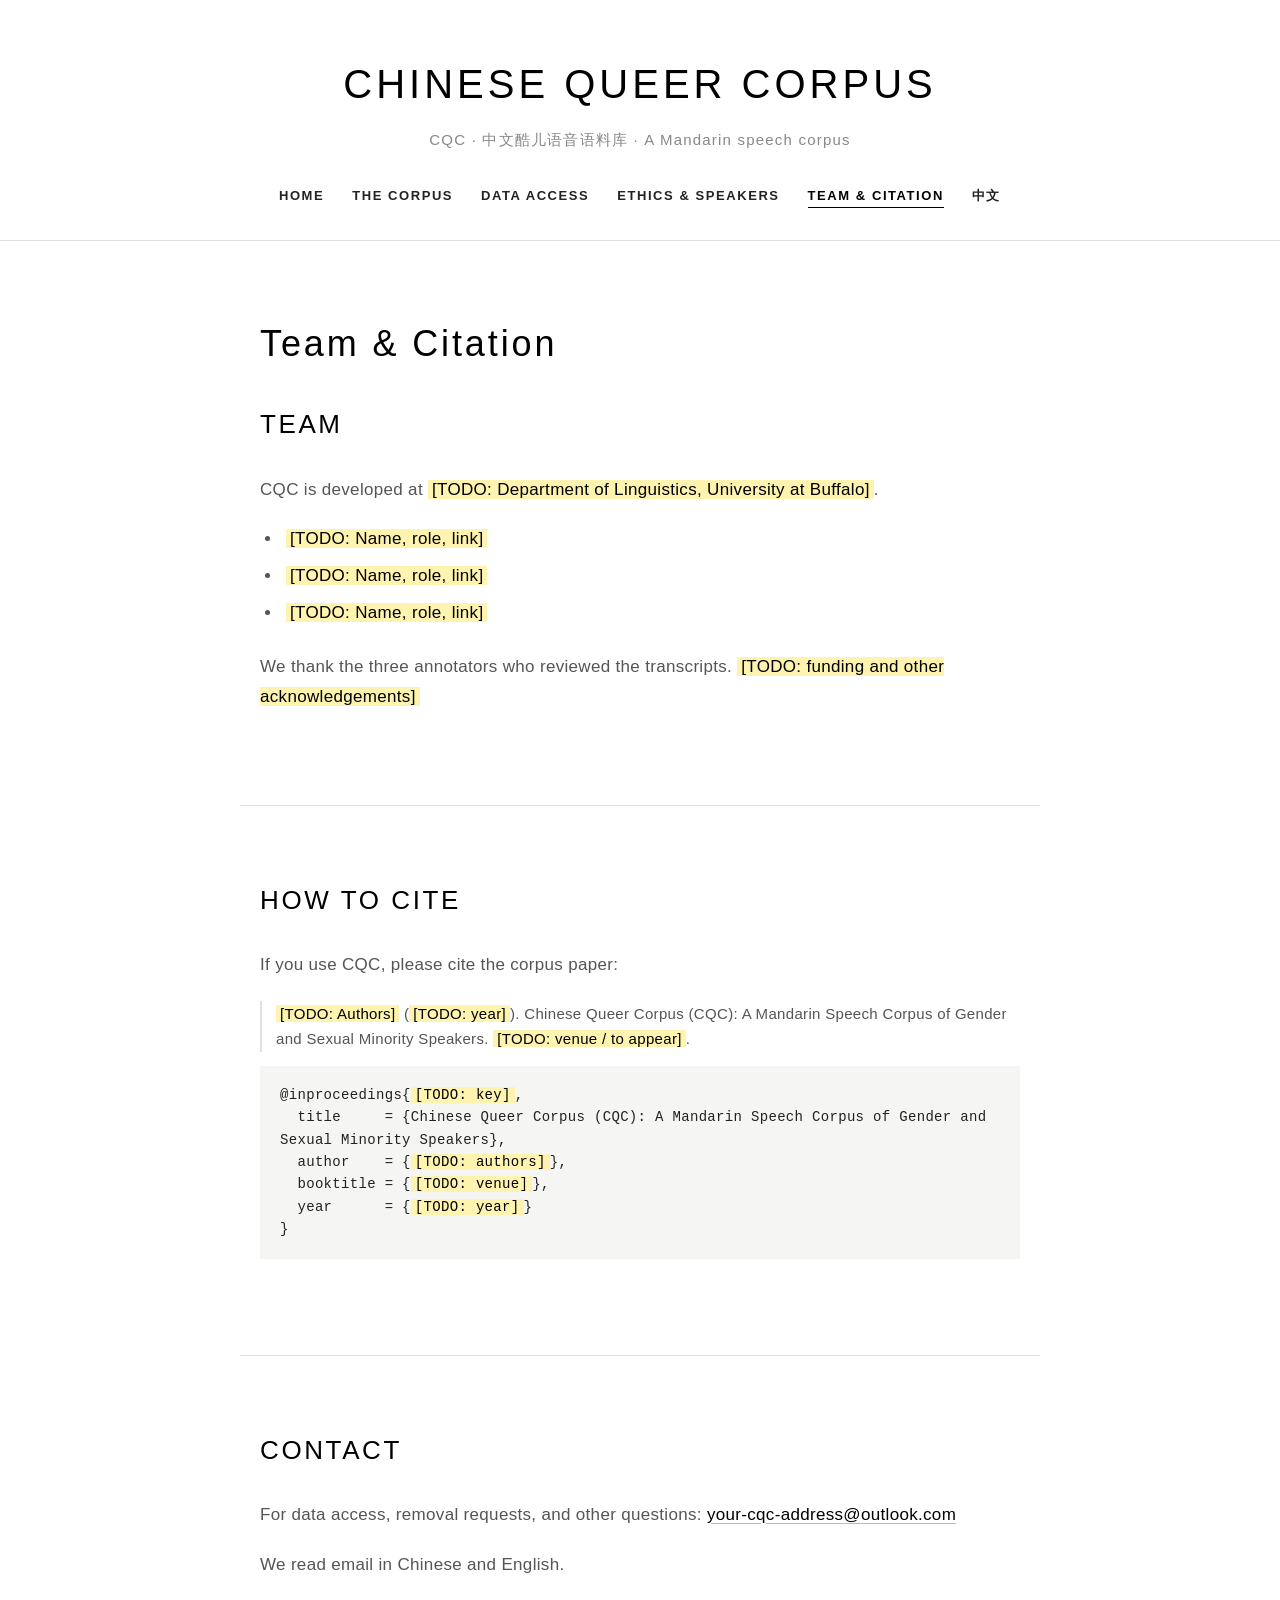
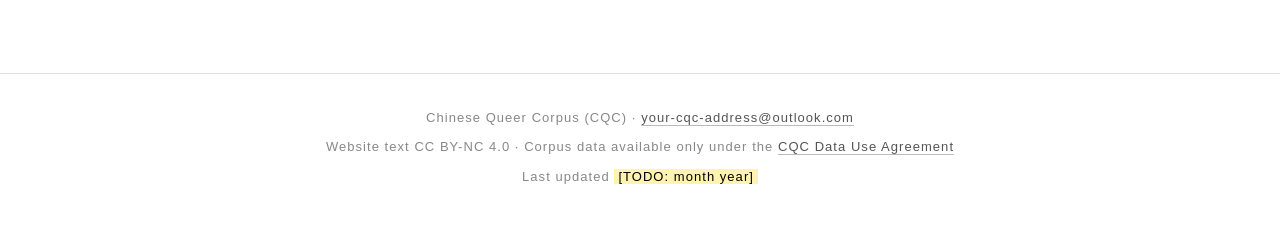
==== about.html @ fbcebcf1 "Add files via upload" ====
<!DOCTYPE html>
<html lang="en">
<head>
    <meta charset="UTF-8">
    <meta name="viewport" content="width=device-width, initial-scale=1.0">
    <title>Team & Citation | Chinese Queer Corpus (CQC)</title>
    <meta name="description" content="The team behind the Chinese Queer Corpus, how to cite it, and how to contact us.">
    <link rel="stylesheet" href="styles.css">
</head>
<body>
    <a class="skip-link" href="#main">Skip to content</a>
    <header>
        <p class="site-title"><a href="index.html">CHINESE QUEER CORPUS</a></p>
        <p class="site-subtitle">CQC · 中文酷儿语音语料库 · A Mandarin speech corpus</p>
        <nav aria-label="Main">
            <ul>
            <li><a href="index.html">Home</a></li>
            <li><a href="corpus.html">The Corpus</a></li>
            <li><a href="access.html">Data Access</a></li>
            <li><a href="ethics.html">Ethics &amp; Speakers</a></li>
            <li><a href="about.html" aria-current="page">Team &amp; Citation</a></li>
            <li><a href="zh.html">中文</a></li>
            </ul>
        </nav>
    </header>

    <main id="main">
        <section class="content-section">
            <h1>Team &amp; Citation</h1>
            <h2>Team</h2>
            <p>CQC is developed at <span class="todo">[TODO: Department of Linguistics, University at Buffalo]</span>.</p>
            <ul class="list">
                <li><span class="todo">[TODO: Name, role, link]</span></li>
                <li><span class="todo">[TODO: Name, role, link]</span></li>
                <li><span class="todo">[TODO: Name, role, link]</span></li>
            </ul>
            <p>We thank the three annotators who reviewed the transcripts. <span class="todo">[TODO: funding and other acknowledgements]</span></p>
        </section>

        <section class="content-section" id="cite">
            <h2>How to cite</h2>
            <p>If you use CQC, please cite the corpus paper:</p>
            <p class="pub-entry"><span class="todo">[TODO: Authors]</span> (<span class="todo">[TODO: year]</span>). Chinese Queer Corpus (CQC): A Mandarin Speech Corpus of Gender and Sexual Minority Speakers. <span class="todo">[TODO: venue / to appear]</span>.</p>
            <pre>@inproceedings{<span class="todo">[TODO: key]</span>,
  title     = {Chinese Queer Corpus (CQC): A Mandarin Speech Corpus of Gender and Sexual Minority Speakers},
  author    = {<span class="todo">[TODO: authors]</span>},
  booktitle = {<span class="todo">[TODO: venue]</span>},
  year      = {<span class="todo">[TODO: year]</span>}
}</pre>
        </section>

        <section class="content-section">
            <h2>Contact</h2>
            <p>For data access, removal requests, and other questions: <a href="mailto:your-cqc-address@outlook.com">your-cqc-address@outlook.com</a></p>
            <p>We read email in Chinese and English.</p>
        </section>
    </main>

    <footer>
        <p>Chinese Queer Corpus (CQC) · <a href="mailto:your-cqc-address@outlook.com">your-cqc-address@outlook.com</a></p>
        <p>Website text CC BY-NC 4.0 · Corpus data available only under the <a href="agreement.html">CQC Data Use Agreement</a></p>
        <p>Last updated <span class="todo">[TODO: month year]</span></p>
    </footer>
</body>
</html>
---- styles.css ----
/* ==========================================================
   Chinese Queer Corpus (CQC) — site stylesheet
   Based on the project's reference style: Helvetica, light
   weights, generous spacing, monochrome with hairline rules.
   ========================================================== */

:root {
    --text: #222;
    --text-soft: #555;
    --text-faint: #888;
    --rule: #e0e0e0;
    --bg: #fdfdfd;
    --panel: #fff;
    --tint: #f5f5f3;
    --accent: #000;
    --todo-bg: #fff3b0;
    --measure: 800px;
}

/* Basic reset */
* {
    margin: 0;
    padding: 0;
    box-sizing: border-box;
}

html {
    scroll-behavior: smooth;
}

body {
    font-family: 'Helvetica Neue', Helvetica, Arial, 'PingFang SC', 'Hiragino Sans GB', 'Microsoft YaHei', sans-serif;
    background-color: var(--bg);
    color: var(--text);
    line-height: 1.7;
    letter-spacing: 0.02em;
    -webkit-font-smoothing: antialiased;
}

/* ---------- Skip link (keyboard users) ---------- */
.skip-link {
    position: absolute;
    left: -9999px;
}
.skip-link:focus {
    left: 16px;
    top: 16px;
    background: #000;
    color: #fff;
    padding: 8px 12px;
    z-index: 10;
}

/* ---------- Header and navigation ---------- */
header {
    background-color: var(--panel);
    text-align: center;
    padding: 48px 16px 32px;
    border-bottom: 1px solid var(--rule);
}

.site-title {
    font-size: 40px;
    font-weight: 300;
    letter-spacing: 0.1em;
    color: var(--accent);
    margin: 0 0 6px;
}

.site-title a {
    color: inherit;
}

.site-subtitle {
    font-size: 15px;
    color: var(--text-faint);
    letter-spacing: 0.08em;
    margin-bottom: 28px;
}

nav ul {
    list-style: none;
    display: flex;
    flex-wrap: wrap;
    justify-content: center;
    gap: 8px 28px;
}

nav a {
    color: var(--text);
    font-weight: 600;
    font-size: 13px;
    letter-spacing: 0.12em;
    text-transform: uppercase;
    padding-bottom: 4px;
    border-bottom: 1px solid transparent;
}

nav a:hover,
nav a[aria-current="page"] {
    color: var(--accent);
    border-bottom-color: var(--accent);
}

/* ---------- Main content ---------- */
main {
    background-color: var(--panel);
}

.content-section {
    padding: 72px 20px;
    max-width: var(--measure);
    margin: 0 auto;
    border-bottom: 1px solid var(--rule);
}

.content-section:last-child {
    border-bottom: none;
}

h1 {
    font-size: 36px;
    font-weight: 300;
    letter-spacing: 0.08em;
    color: var(--accent);
    margin-bottom: 28px;
}

h2 {
    font-size: 26px;
    font-weight: 300;
    letter-spacing: 0.1em;
    color: var(--accent);
    margin-bottom: 28px;
    text-transform: uppercase;
}

h3 {
    font-size: 18px;
    font-weight: 500;
    letter-spacing: 0.04em;
    color: var(--text);
    margin: 36px 0 12px;
}

p {
    font-size: 17px;
    line-height: 1.8;
    color: var(--text-soft);
    margin-bottom: 20px;
}

.lead {
    font-size: 20px;
    line-height: 1.7;
    color: var(--text);
    font-weight: 300;
}

ul.list,
ol.list {
    margin: 0 0 24px 22px;
    color: var(--text-soft);
    font-size: 17px;
}

ul.list li,
ol.list li {
    margin-bottom: 8px;
    padding-left: 4px;
}

a {
    color: var(--accent);
    text-decoration: underline;
    text-decoration-color: #bbb;
    text-underline-offset: 3px;
}

a:hover {
    color: var(--text-faint);
}

nav a,
.site-title a,
.button {
    text-decoration: none;
}

strong {
    font-weight: 600;
    color: var(--text);
}

/* ---------- Key figures ---------- */
.figures {
    display: grid;
    grid-template-columns: repeat(auto-fit, minmax(150px, 1fr));
    border-top: 1px solid var(--rule);
    border-left: 1px solid var(--rule);
    margin: 32px 0 8px;
}

.figure {
    padding: 22px 18px;
    border-right: 1px solid var(--rule);
    border-bottom: 1px solid var(--rule);
}

.figure .num {
    display: block;
    font-size: 34px;
    font-weight: 300;
    color: var(--accent);
    line-height: 1.2;
}

.figure .label {
    display: block;
    font-size: 13px;
    color: var(--text-faint);
    letter-spacing: 0.08em;
    text-transform: uppercase;
    margin-top: 6px;
}

/* ---------- Cards linking to sub-pages ---------- */
.cards {
    display: grid;
    grid-template-columns: repeat(auto-fit, minmax(280px, 1fr));
    gap: 16px;
    margin-top: 24px;
}

.card {
    display: block;
    border: 1px solid var(--rule);
    padding: 22px 20px;
    text-decoration: none;
    color: var(--text);
}

.card:hover {
    border-color: #999;
    color: var(--text);
}

.card .card-title {
    display: block;
    font-size: 14px;
    font-weight: 600;
    letter-spacing: 0.1em;
    text-transform: uppercase;
    margin-bottom: 8px;
}

.card .card-text {
    display: block;
    font-size: 15px;
    color: var(--text-soft);
    line-height: 1.6;
}

/* ---------- Tables ---------- */
.table-wrap {
    overflow-x: auto;
    margin: 16px 0 28px;
}

table {
    width: 100%;
    border-collapse: collapse;
    font-size: 15px;
}

caption {
    text-align: left;
    font-size: 13px;
    color: var(--text-faint);
    letter-spacing: 0.06em;
    text-transform: uppercase;
    padding-bottom: 10px;
}

th,
td {
    text-align: left;
    vertical-align: top;
    padding: 10px 12px 10px 0;
    border-bottom: 1px solid var(--rule);
    color: var(--text-soft);
}

th {
    font-weight: 600;
    color: var(--text);
    font-size: 13px;
    letter-spacing: 0.06em;
    text-transform: uppercase;
    border-bottom: 1px solid #bbb;
}

td.num,
th.num {
    text-align: right;
    font-variant-numeric: tabular-nums;
}

/* ---------- Simple horizontal bar charts (no JavaScript) ---------- */
.bars {
    margin: 12px 0 32px;
}

.bar-row {
    display: grid;
    grid-template-columns: 130px 1fr 44px;
    align-items: center;
    gap: 12px;
    font-size: 15px;
    color: var(--text-soft);
    margin-bottom: 8px;
}

.bar-track {
    background: var(--tint);
    height: 14px;
}

.bar-fill {
    background: #333;
    height: 100%;
}

.bar-row .count {
    text-align: right;
    font-variant-numeric: tabular-nums;
    color: var(--text);
}

/* ---------- Notes, callouts, steps ---------- */
.note {
    background: var(--tint);
    border-left: 3px solid #333;
    padding: 18px 20px;
    margin: 24px 0;
}

.note p {
    margin-bottom: 8px;
    font-size: 16px;
}

.note p:last-child {
    margin-bottom: 0;
}

.steps {
    list-style: none;
    counter-reset: step;
    margin: 20px 0 28px;
}

.steps li {
    counter-increment: step;
    position: relative;
    padding: 0 0 22px 52px;
    color: var(--text-soft);
    font-size: 17px;
}

.steps li::before {
    content: counter(step);
    position: absolute;
    left: 0;
    top: -2px;
    width: 34px;
    height: 34px;
    border: 1px solid #333;
    border-radius: 50%;
    text-align: center;
    line-height: 32px;
    font-size: 15px;
    color: var(--text);
}

.steps li strong {
    display: block;
}

/* ---------- Buttons ---------- */
.button {
    display: inline-block;
    background: #111;
    color: #fff;
    padding: 12px 22px;
    font-size: 13px;
    font-weight: 600;
    letter-spacing: 0.12em;
    text-transform: uppercase;
    margin: 8px 12px 8px 0;
}

.button:hover {
    background: #555;
    color: #fff;
}

.button.secondary {
    background: transparent;
    color: #111;
    border: 1px solid #111;
}

.button.secondary:hover {
    background: var(--tint);
    color: #111;
}

/* ---------- Code / templates / citations ---------- */
pre,
code {
    font-family: 'SFMono-Regular', Menlo, Consolas, monospace;
    font-size: 14px;
}

pre {
    background: var(--tint);
    padding: 18px 20px;
    overflow-x: auto;
    white-space: pre-wrap;
    line-height: 1.6;
    color: var(--text);
    margin: 12px 0 24px;
}

p.pub-entry {
    font-size: 15px;
    color: var(--text-soft);
    padding-left: 14px;
    border-left: 2px solid var(--rule);
    line-height: 1.7;
    margin-bottom: 14px;
}

/* ---------- FAQ ---------- */
details {
    border-bottom: 1px solid var(--rule);
    padding: 16px 0;
}

summary {
    cursor: pointer;
    font-size: 17px;
    font-weight: 500;
    color: var(--text);
}

details p {
    margin: 12px 0 0;
}

/* ---------- Agreement text ---------- */
.agreement ol {
    margin: 0 0 20px 22px;
    color: var(--text-soft);
    font-size: 16px;
}

.agreement li {
    margin-bottom: 8px;
}

/* ---------- Placeholder marker: search for "TODO" before publishing ---------- */
.todo {
    background: var(--todo-bg);
    color: #000;
    padding: 0 4px;
}

/* ---------- Footer ---------- */
footer {
    text-align: center;
    padding: 32px 16px;
    background-color: var(--panel);
    border-top: 1px solid var(--rule);
}

footer p {
    font-size: 13px;
    color: var(--text-faint);
    letter-spacing: 0.08em;
    margin-bottom: 6px;
}

footer a {
    color: var(--text-soft);
}

/* ---------- Small screens ---------- */
@media (max-width: 600px) {
    header {
        padding: 32px 16px 24px;
    }
    .site-title {
        font-size: 28px;
    }
    h1 {
        font-size: 28px;
    }
    h2 {
        font-size: 21px;
    }
    .content-section {
        padding: 48px 16px;
    }
    p,
    ul.list,
    ol.list,
    .steps li {
        font-size: 16px;
    }
    .lead {
        font-size: 18px;
    }
    .bar-row {
        grid-template-columns: 96px 1fr 36px;
        font-size: 14px;
    }
}

@media print {
    nav,
    .button {
        display: none;
    }
}
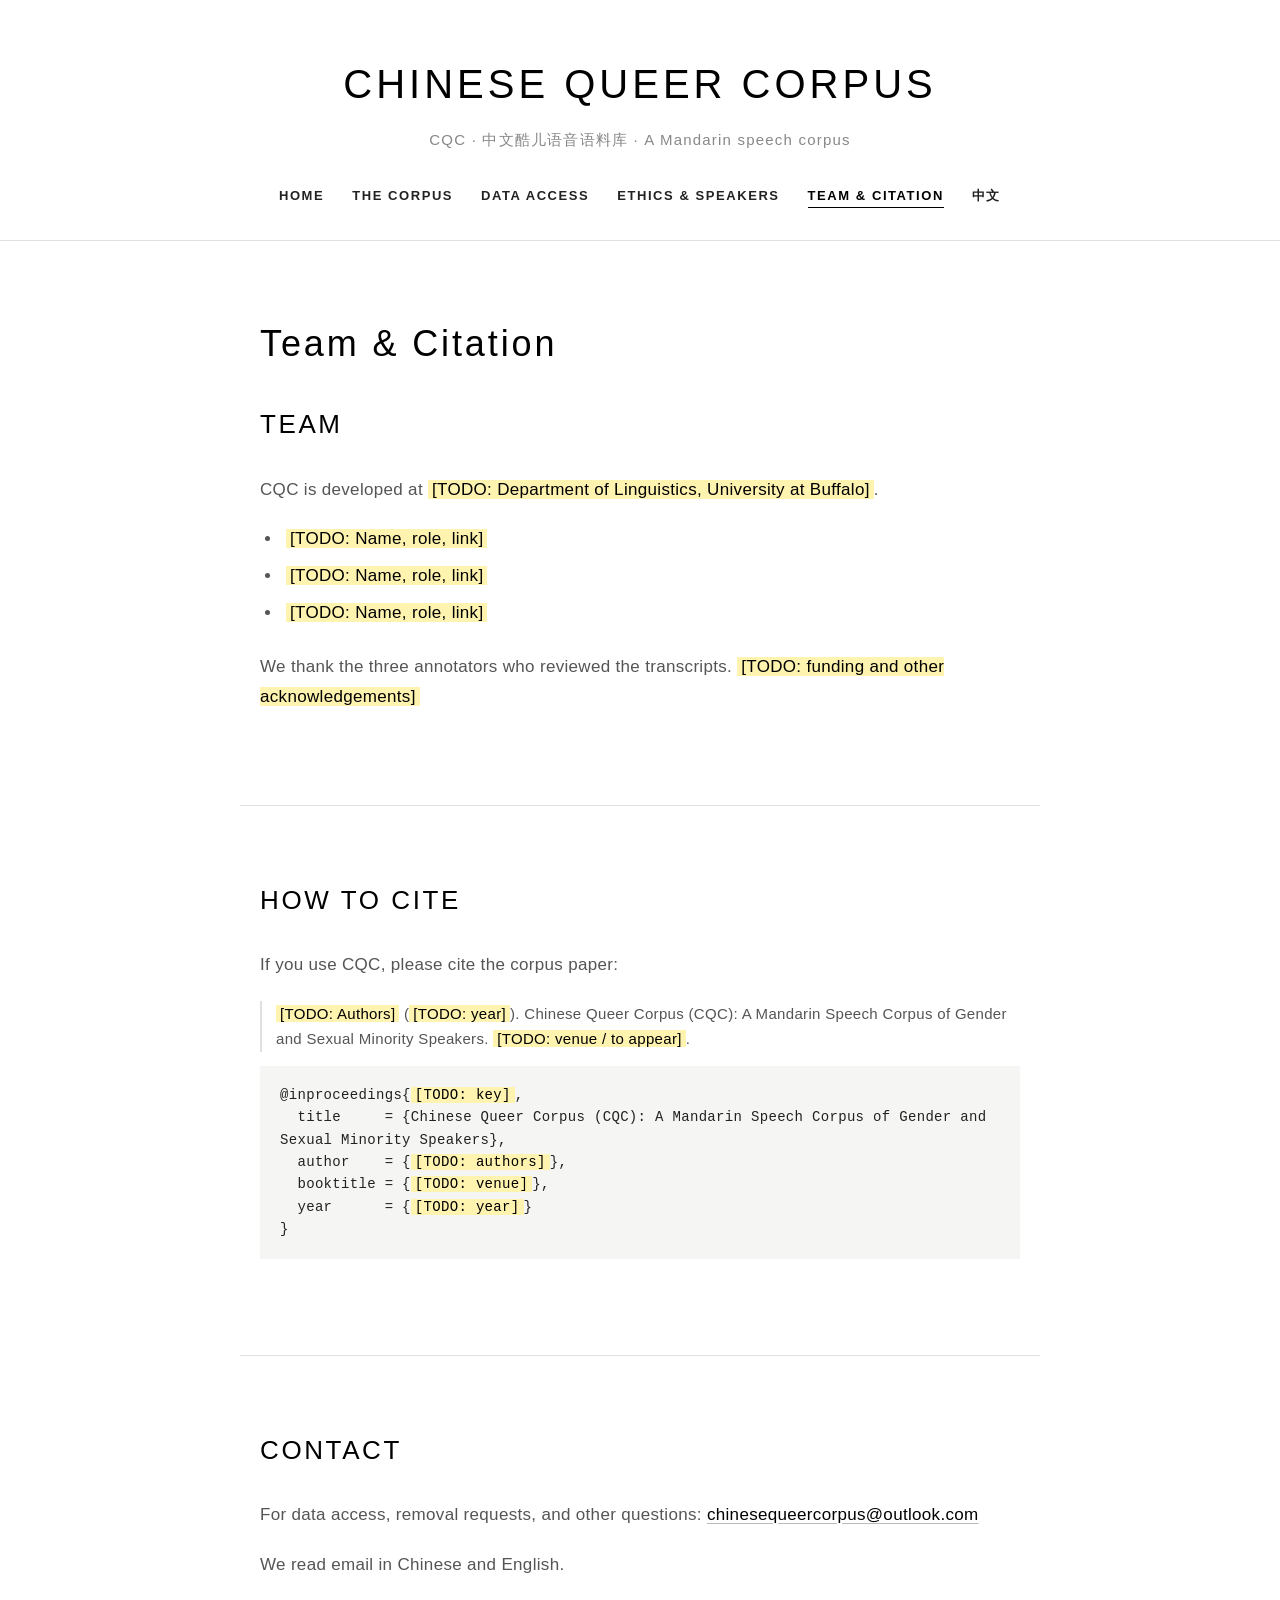
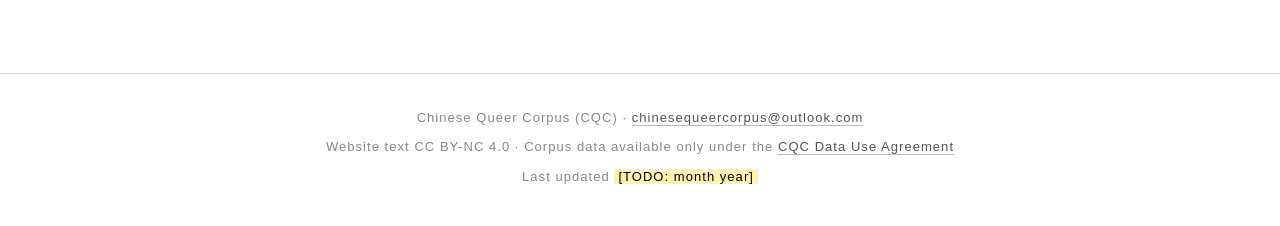
==== commit 4f3b8845: "Update about.html" ====
--- a/about.html
+++ b/about.html
@@ -51,13 +51,13 @@
 
         <section class="content-section">
             <h2>Contact</h2>
-            <p>For data access, removal requests, and other questions: <a href="mailto:your-cqc-address@outlook.com">your-cqc-address@outlook.com</a></p>
+            <p>For data access, removal requests, and other questions: <a href="mailto:chinesequeercorpus@outlook.com">chinesequeercorpus@outlook.com</a></p>
             <p>We read email in Chinese and English.</p>
         </section>
     </main>
 
     <footer>
-        <p>Chinese Queer Corpus (CQC) · <a href="mailto:your-cqc-address@outlook.com">your-cqc-address@outlook.com</a></p>
+        <p>Chinese Queer Corpus (CQC) · <a href="mailto:chinesequeercorpus@outlook.com">chinesequeercorpus@outlook.com</a></p>
         <p>Website text CC BY-NC 4.0 · Corpus data available only under the <a href="agreement.html">CQC Data Use Agreement</a></p>
         <p>Last updated <span class="todo">[TODO: month year]</span></p>
     </footer>
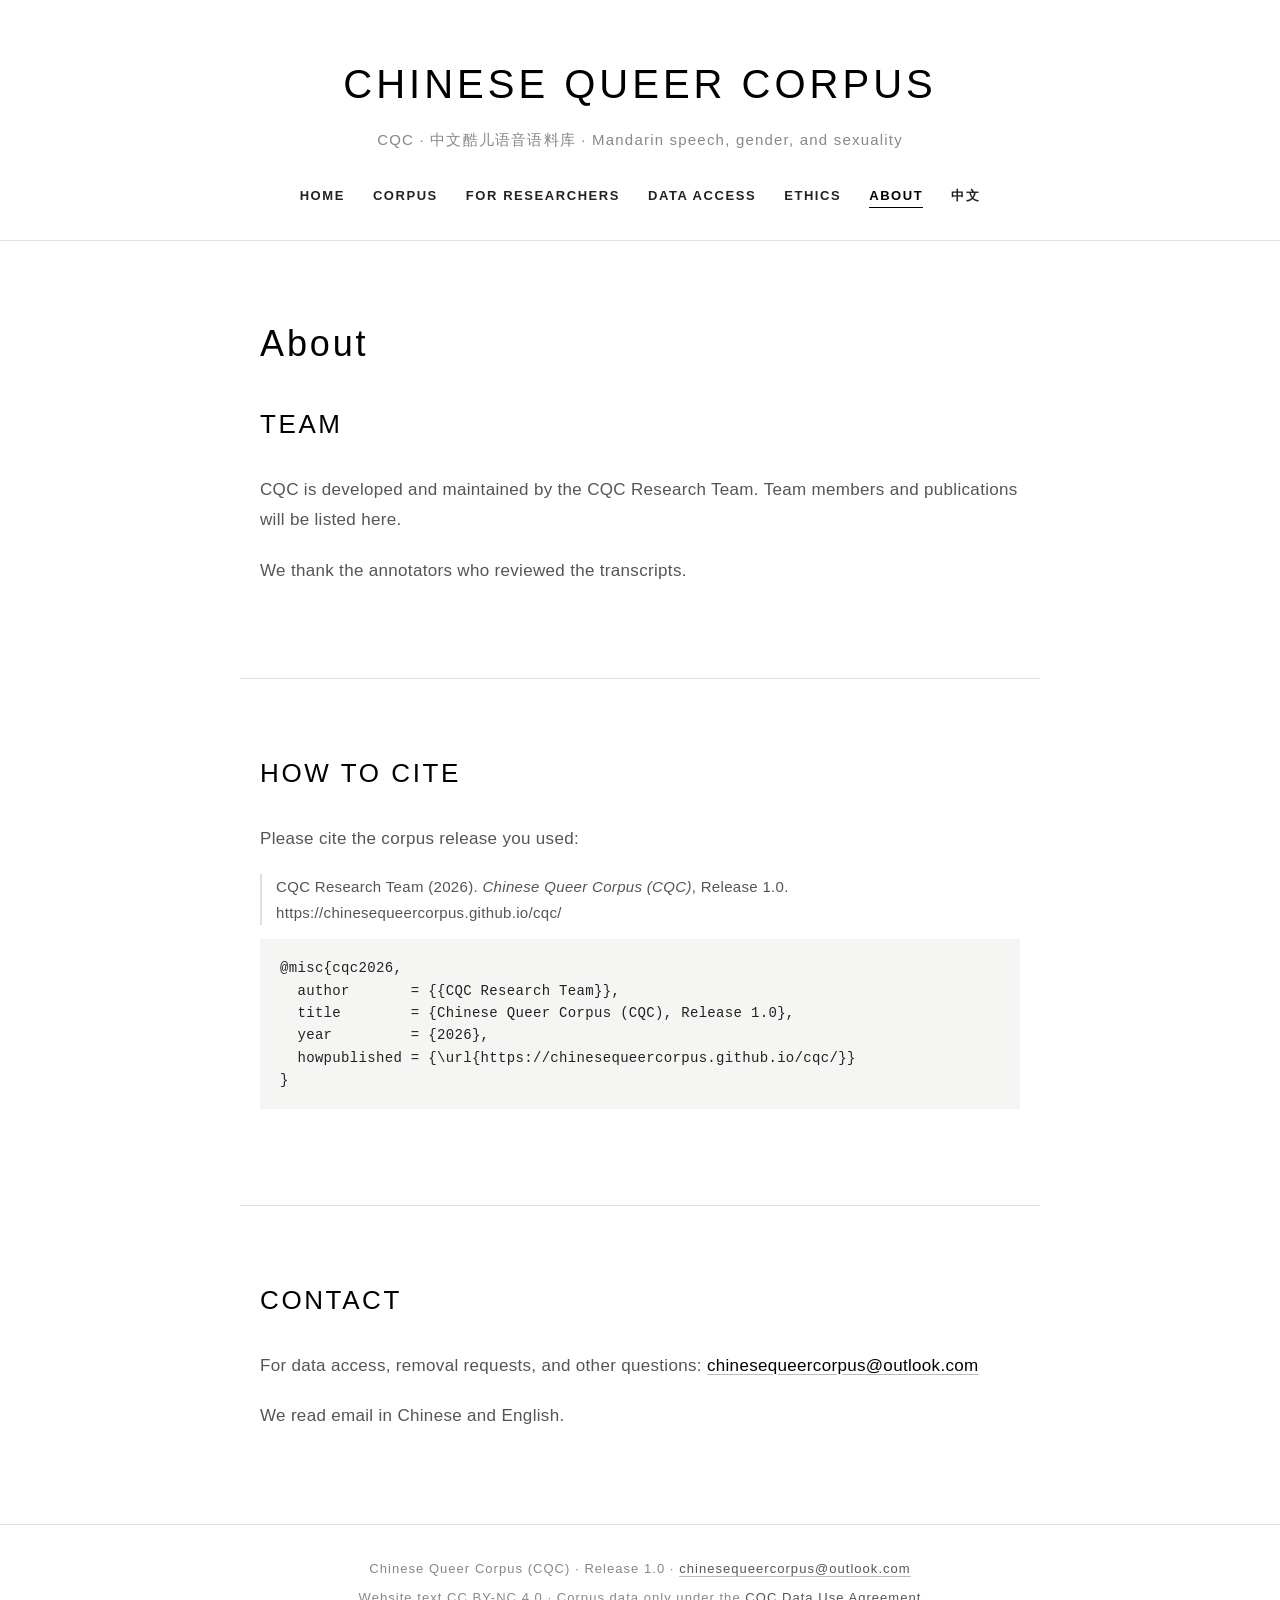
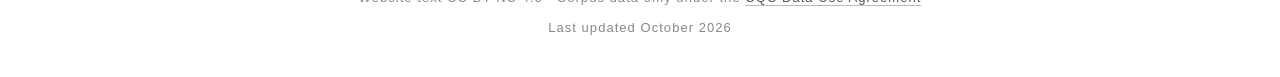
==== commit e8e09d60: "Add files via upload" ====
--- a/about.html
+++ b/about.html
@@ -3,7 +3,7 @@
 <head>
     <meta charset="UTF-8">
     <meta name="viewport" content="width=device-width, initial-scale=1.0">
-    <title>Team & Citation | Chinese Queer Corpus (CQC)</title>
+    <title>About | Chinese Queer Corpus (CQC)</title>
     <meta name="description" content="The team behind the Chinese Queer Corpus, how to cite it, and how to contact us.">
     <link rel="stylesheet" href="styles.css">
 </head>
@@ -11,41 +11,37 @@
     <a class="skip-link" href="#main">Skip to content</a>
     <header>
         <p class="site-title"><a href="index.html">CHINESE QUEER CORPUS</a></p>
-        <p class="site-subtitle">CQC · 中文酷儿语音语料库 · A Mandarin speech corpus</p>
+        <p class="site-subtitle">CQC · 中文酷儿语音语料库 · Mandarin speech, gender, and sexuality</p>
         <nav aria-label="Main">
             <ul>
-            <li><a href="index.html">Home</a></li>
-            <li><a href="corpus.html">The Corpus</a></li>
-            <li><a href="access.html">Data Access</a></li>
-            <li><a href="ethics.html">Ethics &amp; Speakers</a></li>
-            <li><a href="about.html" aria-current="page">Team &amp; Citation</a></li>
-            <li><a href="zh.html">中文</a></li>
+                <li><a href="index.html">Home</a></li>
+                <li><a href="corpus.html">Corpus</a></li>
+                <li><a href="research.html">For Researchers</a></li>
+                <li><a href="access.html">Data Access</a></li>
+                <li><a href="ethics.html">Ethics</a></li>
+                <li><a href="about.html" aria-current="page">About</a></li>
+                <li><a href="zh.html">中文</a></li>
             </ul>
         </nav>
     </header>
 
     <main id="main">
         <section class="content-section">
-            <h1>Team &amp; Citation</h1>
+            <h1>About</h1>
             <h2>Team</h2>
-            <p>CQC is developed at <span class="todo">[TODO: Department of Linguistics, University at Buffalo]</span>.</p>
-            <ul class="list">
-                <li><span class="todo">[TODO: Name, role, link]</span></li>
-                <li><span class="todo">[TODO: Name, role, link]</span></li>
-                <li><span class="todo">[TODO: Name, role, link]</span></li>
-            </ul>
-            <p>We thank the three annotators who reviewed the transcripts. <span class="todo">[TODO: funding and other acknowledgements]</span></p>
+            <p>CQC is developed and maintained by the CQC Research Team. Team members and publications will be listed here.</p>
+            <p>We thank the annotators who reviewed the transcripts.</p>
         </section>
 
         <section class="content-section" id="cite">
             <h2>How to cite</h2>
-            <p>If you use CQC, please cite the corpus paper:</p>
-            <p class="pub-entry"><span class="todo">[TODO: Authors]</span> (<span class="todo">[TODO: year]</span>). Chinese Queer Corpus (CQC): A Mandarin Speech Corpus of Gender and Sexual Minority Speakers. <span class="todo">[TODO: venue / to appear]</span>.</p>
-            <pre>@inproceedings{<span class="todo">[TODO: key]</span>,
-  title     = {Chinese Queer Corpus (CQC): A Mandarin Speech Corpus of Gender and Sexual Minority Speakers},
-  author    = {<span class="todo">[TODO: authors]</span>},
-  booktitle = {<span class="todo">[TODO: venue]</span>},
-  year      = {<span class="todo">[TODO: year]</span>}
+            <p>Please cite the corpus release you used:</p>
+            <p class="pub-entry">CQC Research Team (2026). <em>Chinese Queer Corpus (CQC)</em>, Release 1.0. https://chinesequeercorpus.github.io/cqc/</p>
+            <pre>@misc{cqc2026,
+  author       = {{CQC Research Team}},
+  title        = {Chinese Queer Corpus (CQC), Release 1.0},
+  year         = {2026},
+  howpublished = {\url{https://chinesequeercorpus.github.io/cqc/}}
 }</pre>
         </section>
 
@@ -57,9 +53,9 @@
     </main>
 
     <footer>
-        <p>Chinese Queer Corpus (CQC) · <a href="mailto:chinesequeercorpus@outlook.com">chinesequeercorpus@outlook.com</a></p>
-        <p>Website text CC BY-NC 4.0 · Corpus data available only under the <a href="agreement.html">CQC Data Use Agreement</a></p>
-        <p>Last updated <span class="todo">[TODO: month year]</span></p>
+        <p>Chinese Queer Corpus (CQC) · Release 1.0 · <a href="mailto:chinesequeercorpus@outlook.com">chinesequeercorpus@outlook.com</a></p>
+        <p>Website text CC BY-NC 4.0 · Corpus data only under the <a href="agreement.html">CQC Data Use Agreement</a></p>
+        <p>Last updated October 2026</p>
     </footer>
 </body>
 </html>
--- a/styles.css
+++ b/styles.css
@@ -534,3 +534,88 @@
         display: none;
     }
 }
+
+/* ==========================================================
+   Additions for Release 1.0 (hero, principle line, overview
+   table, checklist). Appended to the original stylesheet.
+   ========================================================== */
+.hero h1 {
+    margin-bottom: 8px;
+}
+
+.tagline {
+    font-size: 15px;
+    color: var(--text-faint);
+    letter-spacing: 0.1em;
+    text-transform: uppercase;
+    margin-bottom: 28px;
+}
+
+.hero-actions {
+    margin: 8px 0 20px;
+}
+
+.meta-line {
+    font-size: 14px;
+    color: var(--text-faint);
+    letter-spacing: 0.04em;
+    margin-bottom: 0;
+}
+
+.principle {
+    font-size: 30px;
+    font-weight: 300;
+    letter-spacing: 0.04em;
+    color: var(--accent);
+    margin-bottom: 16px;
+}
+
+p.small {
+    font-size: 14px;
+    color: var(--text-faint);
+    margin-bottom: 12px;
+}
+
+table.overview th {
+    width: 32%;
+    text-transform: none;
+    letter-spacing: 0.02em;
+    font-size: 15px;
+    border-bottom: 1px solid var(--rule);
+}
+
+ul.checklist {
+    list-style: none;
+    margin: 0 0 24px;
+}
+
+ul.checklist li {
+    position: relative;
+    padding: 0 0 12px 32px;
+    color: var(--text-soft);
+    font-size: 17px;
+}
+
+ul.checklist li::before {
+    content: "";
+    position: absolute;
+    left: 0;
+    top: 6px;
+    width: 16px;
+    height: 16px;
+    border: 1px solid #333;
+}
+
+@media (max-width: 600px) {
+    .principle {
+        font-size: 24px;
+    }
+    .hero-actions .button {
+        display: block;
+        text-align: center;
+        margin-right: 0;
+    }
+    ul.checklist li {
+        font-size: 16px;
+    }
+}
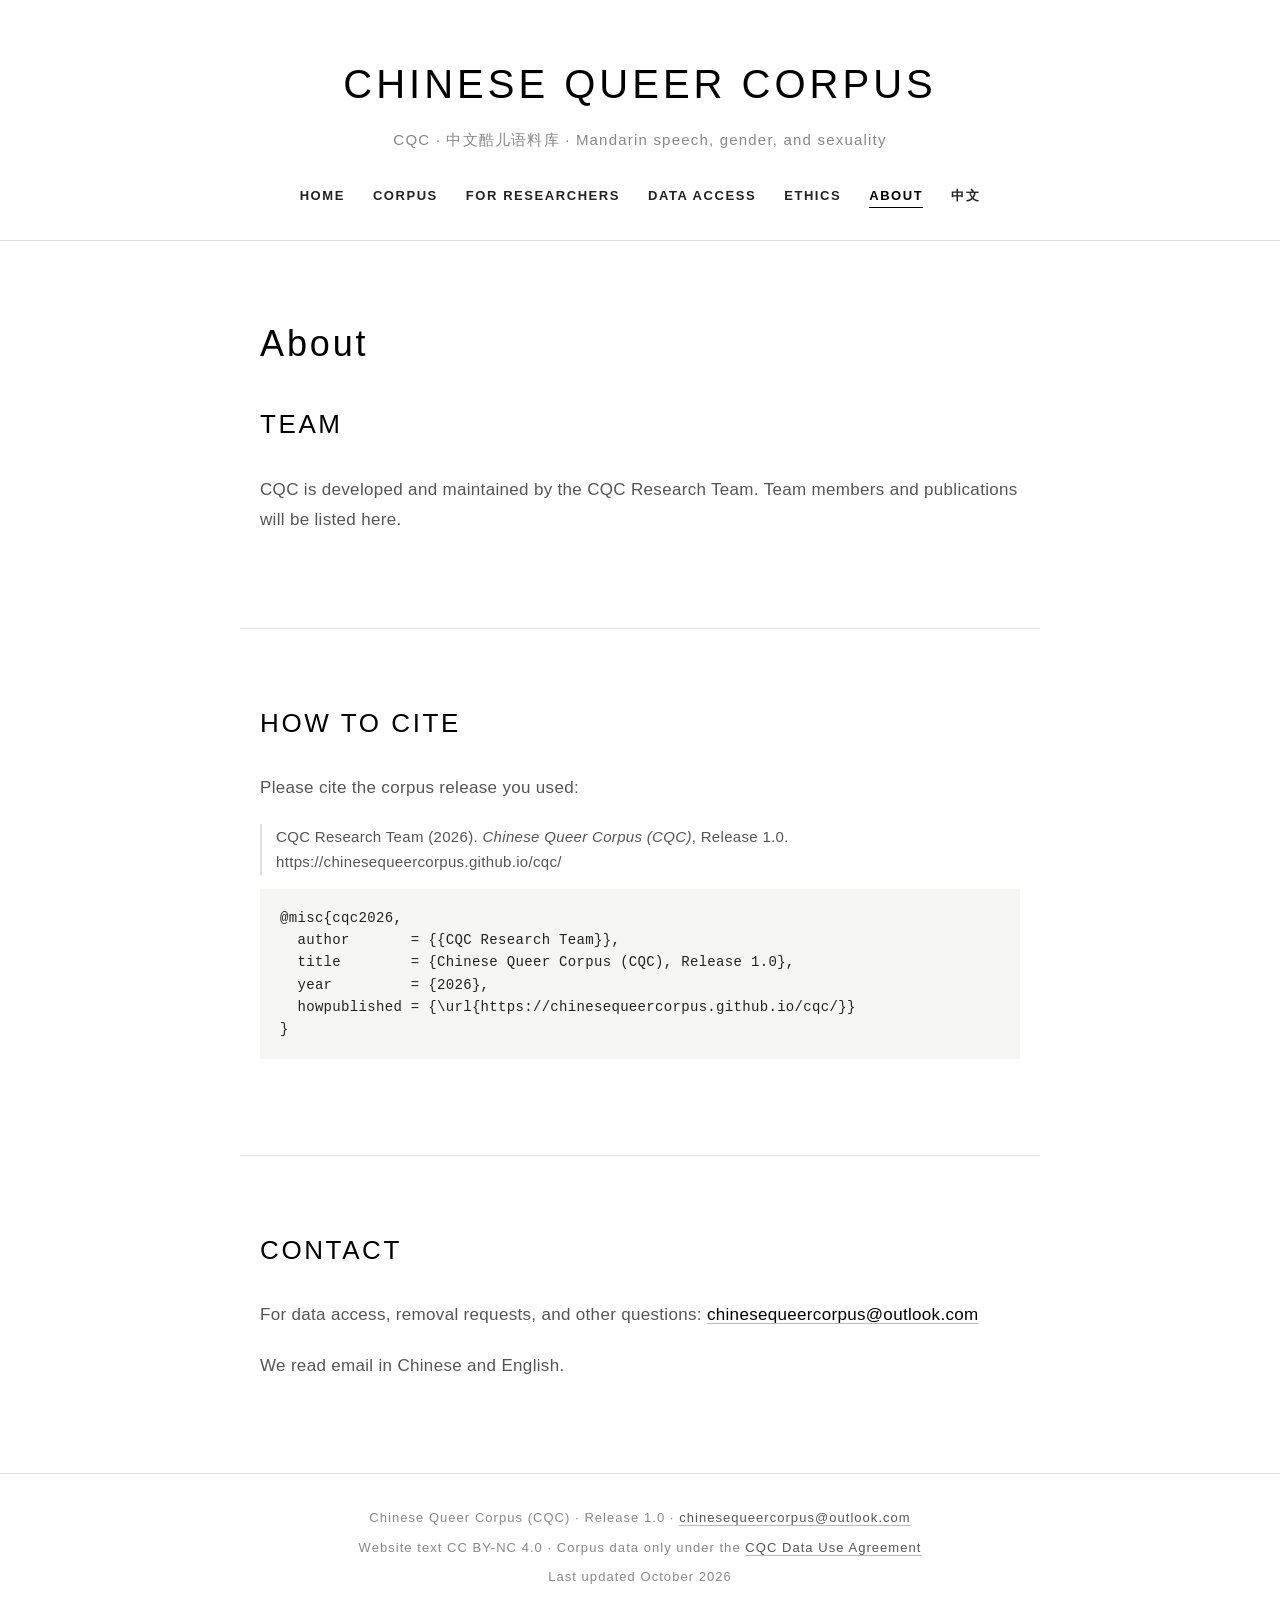
==== commit d34764a4: "Update about.html" ====
--- a/about.html
+++ b/about.html
@@ -11,7 +11,7 @@
     <a class="skip-link" href="#main">Skip to content</a>
     <header>
         <p class="site-title"><a href="index.html">CHINESE QUEER CORPUS</a></p>
-        <p class="site-subtitle">CQC · 中文酷儿语音语料库 · Mandarin speech, gender, and sexuality</p>
+        <p class="site-subtitle">CQC · 中文酷儿语料库 · Mandarin speech, gender, and sexuality</p>
         <nav aria-label="Main">
             <ul>
                 <li><a href="index.html">Home</a></li>
@@ -30,7 +30,6 @@
             <h1>About</h1>
             <h2>Team</h2>
             <p>CQC is developed and maintained by the CQC Research Team. Team members and publications will be listed here.</p>
-            <p>We thank the annotators who reviewed the transcripts.</p>
         </section>
 
         <section class="content-section" id="cite">
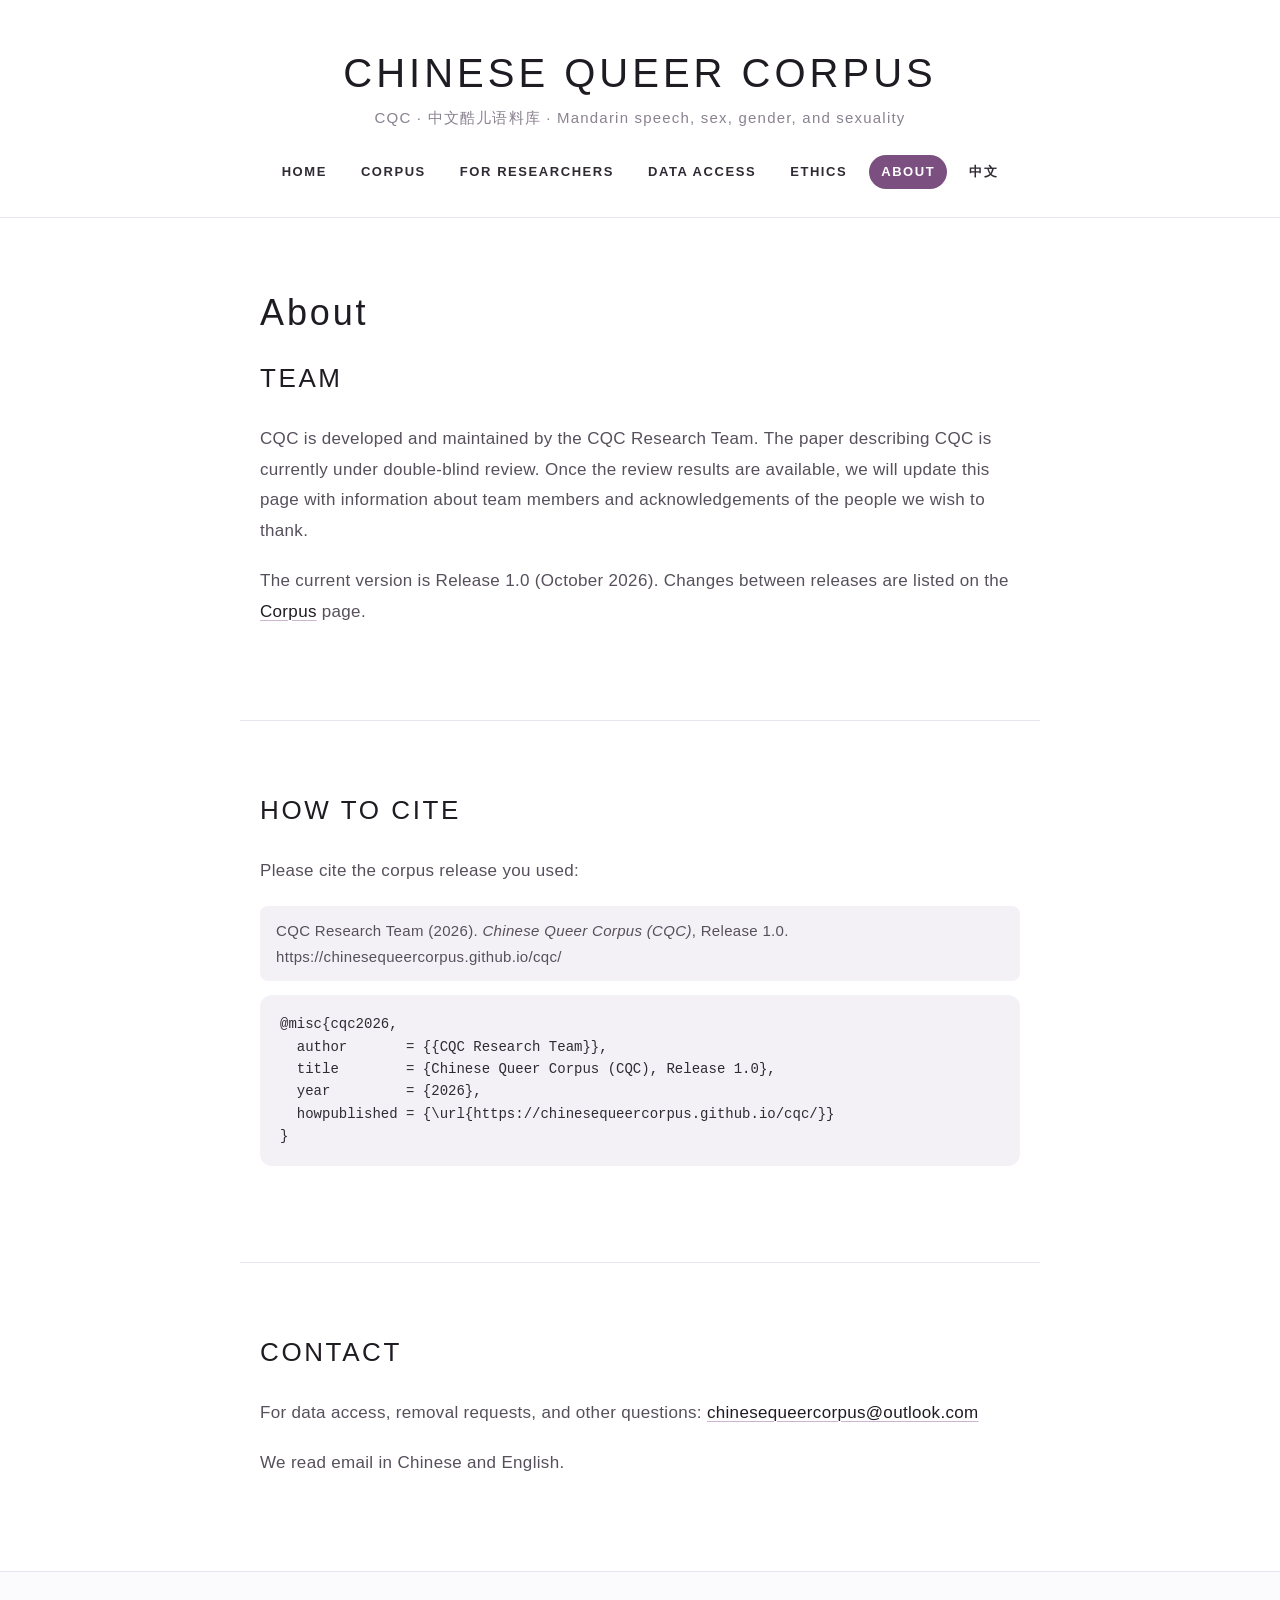
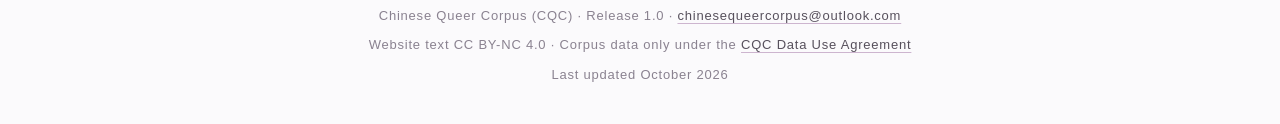
==== commit 5a3dc35f: "Add files via upload" ====
--- a/about.html
+++ b/about.html
@@ -4,14 +4,14 @@
     <meta charset="UTF-8">
     <meta name="viewport" content="width=device-width, initial-scale=1.0">
     <title>About | Chinese Queer Corpus (CQC)</title>
-    <meta name="description" content="The team behind the Chinese Queer Corpus, how to cite it, and how to contact us.">
+    <meta name="description" content="The team behind the Chinese Queer Corpus, release history, how to cite it, and how to contact us.">
     <link rel="stylesheet" href="styles.css">
 </head>
 <body>
     <a class="skip-link" href="#main">Skip to content</a>
     <header>
         <p class="site-title"><a href="index.html">CHINESE QUEER CORPUS</a></p>
-        <p class="site-subtitle">CQC · 中文酷儿语料库 · Mandarin speech, gender, and sexuality</p>
+        <p class="site-subtitle">CQC · 中文酷儿语料库 · Mandarin speech, sex, gender, and sexuality</p>
         <nav aria-label="Main">
             <ul>
                 <li><a href="index.html">Home</a></li>
@@ -29,7 +29,8 @@
         <section class="content-section">
             <h1>About</h1>
             <h2>Team</h2>
-            <p>CQC is developed and maintained by the CQC Research Team. Team members and publications will be listed here.</p>
+            <p>CQC is developed and maintained by the CQC Research Team. The paper describing CQC is currently under double-blind review. Once the review results are available, we will update this page with information about team members and acknowledgements of the people we wish to thank.</p>
+            <p>The current version is Release 1.0 (October 2026). Changes between releases are listed on the <a href="corpus.html#releases">Corpus</a> page.</p>
         </section>
 
         <section class="content-section" id="cite">
--- a/styles.css
+++ b/styles.css
@@ -1,23 +1,43 @@
 /* ==========================================================
-   Chinese Queer Corpus (CQC) — site stylesheet
-   Based on the project's reference style: Helvetica, light
-   weights, generous spacing, monochrome with hairline rules.
+   Chinese Queer Corpus (CQC) — site stylesheet, v2
+   Helvetica Neue light, wide letter-spacing, uppercase h2,
+   hairlines, a cool white ground, and purple (#7b4f80) as the
+   single accent. Radius scale: controls 8px, cards 12px,
+   pills 999px.
    ========================================================== */
 
 :root {
-    --text: #222;
-    --text-soft: #555;
-    --text-faint: #888;
-    --rule: #e0e0e0;
-    --bg: #fdfdfd;
-    --panel: #fff;
-    --tint: #f5f5f3;
-    --accent: #000;
+    /* neutrals: cool white, slightly purple-biased greys */
+    --bg: #fbfafc;
+    --panel: #ffffff;
+    --ink: #1f1b22;          /* headings */
+    --text: #2f2a33;         /* body */
+    --text-soft: #57505c;    /* paragraphs */
+    --text-faint: #8a8290;   /* captions, meta */
+    --rule: #e8e3ec;         /* hairlines */
+    --rule-strong: #cfc6d6;
+    --tint: #f4f1f6;         /* fills: code, tracks */
+
+    /* accent: yam purple 薯紫 */
+    --accent: #7b4f80;
+    --accent-dark: #5f3c64;  /* hover on filled buttons */
+    --accent-mid: #cdb5cf;   /* link underlines, borders */
+    --accent-soft: #f5eef5;  /* notes, highlights */
+
     --todo-bg: #fff3b0;
+
+    /* radius */
+    --r-sm: 8px;
+    --r-lg: 12px;
+    --r-pill: 999px;
+
     --measure: 800px;
-}
-
-/* Basic reset */
+    --font: 'Helvetica Neue', Helvetica, Arial, 'PingFang SC', 'Hiragino Sans GB', 'Noto Sans SC', 'Microsoft YaHei', sans-serif;
+    --mono: 'SFMono-Regular', Menlo, Consolas, monospace;
+    color-scheme: light;
+}
+
+/* ---------- reset ---------- */
 * {
     margin: 0;
     padding: 0;
@@ -26,36 +46,52 @@
 
 html {
     scroll-behavior: smooth;
+    -webkit-text-size-adjust: 100%;
+    text-size-adjust: 100%;
 }
 
 body {
-    font-family: 'Helvetica Neue', Helvetica, Arial, 'PingFang SC', 'Hiragino Sans GB', 'Microsoft YaHei', sans-serif;
+    font-family: var(--font);
     background-color: var(--bg);
     color: var(--text);
     line-height: 1.7;
     letter-spacing: 0.02em;
     -webkit-font-smoothing: antialiased;
-}
-
-/* ---------- Skip link (keyboard users) ---------- */
+    -webkit-tap-highlight-color: rgba(123, 79, 128, 0.12);
+}
+
+:focus-visible {
+    outline: 2px solid var(--accent);
+    outline-offset: 3px;
+    border-radius: 4px;
+}
+
+::selection {
+    background: var(--accent-soft);
+    color: var(--ink);
+}
+
+/* ---------- skip link ---------- */
 .skip-link {
     position: absolute;
     left: -9999px;
 }
+
 .skip-link:focus {
     left: 16px;
     top: 16px;
-    background: #000;
+    background: var(--accent);
     color: #fff;
-    padding: 8px 12px;
+    padding: 8px 14px;
+    border-radius: var(--r-sm);
     z-index: 10;
 }
 
-/* ---------- Header and navigation ---------- */
+/* ---------- header and navigation ---------- */
 header {
     background-color: var(--panel);
     text-align: center;
-    padding: 48px 16px 32px;
+    padding: 48px 16px 28px;
     border-bottom: 1px solid var(--rule);
 }
 
@@ -63,19 +99,21 @@
     font-size: 40px;
     font-weight: 300;
     letter-spacing: 0.1em;
-    color: var(--accent);
-    margin: 0 0 6px;
+    line-height: 1.25;
+    color: var(--ink);
+    margin-bottom: 6px;
 }
 
 .site-title a {
     color: inherit;
+    text-decoration: none;
 }
 
 .site-subtitle {
     font-size: 15px;
     color: var(--text-faint);
     letter-spacing: 0.08em;
-    margin-bottom: 28px;
+    margin-bottom: 24px;
 }
 
 nav ul {
@@ -83,26 +121,33 @@
     display: flex;
     flex-wrap: wrap;
     justify-content: center;
-    gap: 8px 28px;
+    gap: 6px 10px;
 }
 
 nav a {
+    display: inline-block;
     color: var(--text);
     font-weight: 600;
     font-size: 13px;
     letter-spacing: 0.12em;
     text-transform: uppercase;
-    padding-bottom: 4px;
-    border-bottom: 1px solid transparent;
-}
-
-nav a:hover,
-nav a[aria-current="page"] {
-    color: var(--accent);
-    border-bottom-color: var(--accent);
-}
-
-/* ---------- Main content ---------- */
+    text-decoration: none;
+    padding: 6px 12px;
+    border-radius: var(--r-pill);
+    transition: background-color 0.15s, color 0.15s;
+}
+
+nav a:hover {
+    color: var(--accent);
+    background: var(--accent-soft);
+}
+
+nav a[aria-current] {
+    color: #fff;
+    background: var(--accent);
+}
+
+/* ---------- main ---------- */
 main {
     background-color: var(--panel);
 }
@@ -122,24 +167,28 @@
     font-size: 36px;
     font-weight: 300;
     letter-spacing: 0.08em;
-    color: var(--accent);
-    margin-bottom: 28px;
+    line-height: 1.3;
+    color: var(--ink);
+    margin-bottom: 24px;
+    text-wrap: balance;
 }
 
 h2 {
     font-size: 26px;
     font-weight: 300;
     letter-spacing: 0.1em;
-    color: var(--accent);
+    line-height: 1.35;
+    color: var(--ink);
     margin-bottom: 28px;
     text-transform: uppercase;
+    text-wrap: balance;
 }
 
 h3 {
     font-size: 18px;
     font-weight: 500;
     letter-spacing: 0.04em;
-    color: var(--text);
+    color: var(--ink);
     margin: 36px 0 12px;
 }
 
@@ -157,6 +206,13 @@
     font-weight: 300;
 }
 
+.small,
+p.small {
+    font-size: 14px;
+    color: var(--text-faint);
+    margin-bottom: 12px;
+}
+
 ul.list,
 ol.list {
     margin: 0 0 24px 22px;
@@ -170,46 +226,125 @@
     padding-left: 4px;
 }
 
-a {
-    color: var(--accent);
-    text-decoration: underline;
-    text-decoration-color: #bbb;
-    text-underline-offset: 3px;
-}
-
-a:hover {
-    color: var(--text-faint);
-}
-
-nav a,
-.site-title a,
-.button {
-    text-decoration: none;
+ul.list li::marker,
+ol.list li::marker {
+    color: var(--accent);
 }
 
 strong {
     font-weight: 600;
-    color: var(--text);
-}
-
-/* ---------- Key figures ---------- */
+    color: var(--ink);
+}
+
+/* links: purple underline, long addresses wrap instead of overflowing */
+a {
+    color: var(--ink);
+    text-decoration: underline;
+    text-decoration-color: var(--accent-mid);
+    text-decoration-thickness: 1px;
+    text-underline-offset: 3px;
+    overflow-wrap: anywhere;
+}
+
+a:hover {
+    color: var(--accent);
+    text-decoration-color: var(--accent);
+}
+
+/* ---------- hero ---------- */
+.hero h1 {
+    margin-bottom: 8px;
+}
+
+.tagline {
+    font-size: 15px;
+    color: var(--accent);
+    letter-spacing: 0.1em;
+    text-transform: uppercase;
+    margin-bottom: 28px;
+}
+
+.hero-actions {
+    display: flex;
+    flex-wrap: wrap;
+    gap: 12px;
+    margin: 8px 0 24px;
+}
+
+.meta-line {
+    font-size: 14px;
+    color: var(--text-faint);
+    letter-spacing: 0.04em;
+    margin-bottom: 0;
+}
+
+.principle {
+    font-size: 30px;
+    font-weight: 300;
+    letter-spacing: 0.04em;
+    line-height: 1.4;
+    color: var(--accent);
+    margin-bottom: 16px;
+}
+
+/* ---------- buttons ---------- */
+.button {
+    display: inline-block;
+    background: var(--accent);
+    color: #fff;
+    border: 1px solid var(--accent);
+    border-radius: var(--r-sm);
+    padding: 12px 22px;
+    font-size: 13px;
+    font-weight: 600;
+    letter-spacing: 0.12em;
+    text-transform: uppercase;
+    text-decoration: none;
+    text-align: center;
+    margin: 8px 12px 8px 0;
+    transition: background-color 0.15s, border-color 0.15s, color 0.15s;
+}
+
+.hero-actions .button {
+    margin: 0;
+}
+
+.button:hover {
+    background: var(--accent-dark);
+    border-color: var(--accent-dark);
+    color: #fff;
+}
+
+.button.secondary {
+    background: var(--panel);
+    color: var(--accent);
+    border-color: var(--accent-mid);
+}
+
+.button.secondary:hover {
+    background: var(--accent-soft);
+    border-color: var(--accent);
+    color: var(--accent-dark);
+}
+
+/* ---------- key figures and cards (rounded boxes) ---------- */
 .figures {
     display: grid;
     grid-template-columns: repeat(auto-fit, minmax(150px, 1fr));
-    border-top: 1px solid var(--rule);
-    border-left: 1px solid var(--rule);
+    gap: 12px;
     margin: 32px 0 8px;
 }
 
 .figure {
-    padding: 22px 18px;
-    border-right: 1px solid var(--rule);
-    border-bottom: 1px solid var(--rule);
+    padding: 20px 18px;
+    border: 1px solid var(--rule);
+    border-radius: var(--r-lg);
+    background: var(--panel);
 }
 
 .figure .num {
     display: block;
-    font-size: 34px;
+    font-size: 32px;
     font-weight: 300;
     color: var(--accent);
     line-height: 1.2;
@@ -224,10 +359,9 @@
     margin-top: 6px;
 }
 
-/* ---------- Cards linking to sub-pages ---------- */
 .cards {
     display: grid;
-    grid-template-columns: repeat(auto-fit, minmax(280px, 1fr));
+    grid-template-columns: repeat(auto-fit, minmax(260px, 1fr));
     gap: 16px;
     margin-top: 24px;
 }
@@ -235,36 +369,28 @@
 .card {
     display: block;
     border: 1px solid var(--rule);
+    border-radius: var(--r-lg);
     padding: 22px 20px;
     text-decoration: none;
     color: var(--text);
+    background: var(--panel);
+    transition: border-color 0.15s, background-color 0.15s;
 }
 
 .card:hover {
-    border-color: #999;
+    border-color: var(--accent-mid);
+    background: var(--accent-soft);
     color: var(--text);
 }
 
-.card .card-title {
-    display: block;
-    font-size: 14px;
-    font-weight: 600;
-    letter-spacing: 0.1em;
-    text-transform: uppercase;
-    margin-bottom: 8px;
-}
-
-.card .card-text {
-    display: block;
-    font-size: 15px;
-    color: var(--text-soft);
-    line-height: 1.6;
-}
-
-/* ---------- Tables ---------- */
+/* ---------- tables ---------- */
 .table-wrap {
     overflow-x: auto;
+    -webkit-overflow-scrolling: touch;
     margin: 16px 0 28px;
+    border: 1px solid var(--rule);
+    border-radius: var(--r-lg);
+    padding: 4px 16px;
 }
 
 table {
@@ -279,7 +405,7 @@
     color: var(--text-faint);
     letter-spacing: 0.06em;
     text-transform: uppercase;
-    padding-bottom: 10px;
+    padding: 12px 0 8px;
 }
 
 th,
@@ -291,13 +417,18 @@
     color: var(--text-soft);
 }
 
+tbody tr:last-child th,
+tbody tr:last-child td {
+    border-bottom: none;
+}
+
 th {
     font-weight: 600;
-    color: var(--text);
+    color: var(--ink);
     font-size: 13px;
     letter-spacing: 0.06em;
     text-transform: uppercase;
-    border-bottom: 1px solid #bbb;
+    border-bottom-color: var(--rule-strong);
 }
 
 td.num,
@@ -306,14 +437,22 @@
     font-variant-numeric: tabular-nums;
 }
 
-/* ---------- Simple horizontal bar charts (no JavaScript) ---------- */
+table.overview th {
+    width: 32%;
+    text-transform: none;
+    letter-spacing: 0.02em;
+    font-size: 15px;
+    border-bottom-color: var(--rule);
+}
+
+/* ---------- bar charts (no JavaScript) ---------- */
 .bars {
     margin: 12px 0 32px;
 }
 
 .bar-row {
     display: grid;
-    grid-template-columns: 130px 1fr 44px;
+    grid-template-columns: 130px 1fr 56px;
     align-items: center;
     gap: 12px;
     font-size: 15px;
@@ -323,24 +462,27 @@
 
 .bar-track {
     background: var(--tint);
-    height: 14px;
+    height: 12px;
+    border-radius: var(--r-pill);
+    overflow: hidden;
 }
 
 .bar-fill {
-    background: #333;
+    background: rgba(127, 127, 127, 0.7); /* tab10 grey at 70%, same palette as the corpus figures */
     height: 100%;
+    border-radius: var(--r-pill);
 }
 
 .bar-row .count {
     text-align: right;
     font-variant-numeric: tabular-nums;
-    color: var(--text);
-}
-
-/* ---------- Notes, callouts, steps ---------- */
+    color: var(--ink);
+}
+
+/* ---------- notes ---------- */
 .note {
-    background: var(--tint);
-    border-left: 3px solid #333;
+    background: var(--accent-soft);
+    border-radius: var(--r-lg);
     padding: 18px 20px;
     margin: 24px 0;
 }
@@ -348,12 +490,14 @@
 .note p {
     margin-bottom: 8px;
     font-size: 16px;
+    color: var(--text);
 }
 
 .note p:last-child {
     margin-bottom: 0;
 }
 
+/* ---------- numbered steps ---------- */
 .steps {
     list-style: none;
     counter-reset: step;
@@ -375,215 +519,20 @@
     top: -2px;
     width: 34px;
     height: 34px;
-    border: 1px solid #333;
     border-radius: 50%;
+    background: var(--accent-soft);
+    color: var(--accent);
     text-align: center;
-    line-height: 32px;
+    line-height: 34px;
     font-size: 15px;
-    color: var(--text);
+    font-weight: 600;
 }
 
 .steps li strong {
     display: block;
 }
 
-/* ---------- Buttons ---------- */
-.button {
-    display: inline-block;
-    background: #111;
-    color: #fff;
-    padding: 12px 22px;
-    font-size: 13px;
-    font-weight: 600;
-    letter-spacing: 0.12em;
-    text-transform: uppercase;
-    margin: 8px 12px 8px 0;
-}
-
-.button:hover {
-    background: #555;
-    color: #fff;
-}
-
-.button.secondary {
-    background: transparent;
-    color: #111;
-    border: 1px solid #111;
-}
-
-.button.secondary:hover {
-    background: var(--tint);
-    color: #111;
-}
-
-/* ---------- Code / templates / citations ---------- */
-pre,
-code {
-    font-family: 'SFMono-Regular', Menlo, Consolas, monospace;
-    font-size: 14px;
-}
-
-pre {
-    background: var(--tint);
-    padding: 18px 20px;
-    overflow-x: auto;
-    white-space: pre-wrap;
-    line-height: 1.6;
-    color: var(--text);
-    margin: 12px 0 24px;
-}
-
-p.pub-entry {
-    font-size: 15px;
-    color: var(--text-soft);
-    padding-left: 14px;
-    border-left: 2px solid var(--rule);
-    line-height: 1.7;
-    margin-bottom: 14px;
-}
-
-/* ---------- FAQ ---------- */
-details {
-    border-bottom: 1px solid var(--rule);
-    padding: 16px 0;
-}
-
-summary {
-    cursor: pointer;
-    font-size: 17px;
-    font-weight: 500;
-    color: var(--text);
-}
-
-details p {
-    margin: 12px 0 0;
-}
-
-/* ---------- Agreement text ---------- */
-.agreement ol {
-    margin: 0 0 20px 22px;
-    color: var(--text-soft);
-    font-size: 16px;
-}
-
-.agreement li {
-    margin-bottom: 8px;
-}
-
-/* ---------- Placeholder marker: search for "TODO" before publishing ---------- */
-.todo {
-    background: var(--todo-bg);
-    color: #000;
-    padding: 0 4px;
-}
-
-/* ---------- Footer ---------- */
-footer {
-    text-align: center;
-    padding: 32px 16px;
-    background-color: var(--panel);
-    border-top: 1px solid var(--rule);
-}
-
-footer p {
-    font-size: 13px;
-    color: var(--text-faint);
-    letter-spacing: 0.08em;
-    margin-bottom: 6px;
-}
-
-footer a {
-    color: var(--text-soft);
-}
-
-/* ---------- Small screens ---------- */
-@media (max-width: 600px) {
-    header {
-        padding: 32px 16px 24px;
-    }
-    .site-title {
-        font-size: 28px;
-    }
-    h1 {
-        font-size: 28px;
-    }
-    h2 {
-        font-size: 21px;
-    }
-    .content-section {
-        padding: 48px 16px;
-    }
-    p,
-    ul.list,
-    ol.list,
-    .steps li {
-        font-size: 16px;
-    }
-    .lead {
-        font-size: 18px;
-    }
-    .bar-row {
-        grid-template-columns: 96px 1fr 36px;
-        font-size: 14px;
-    }
-}
-
-@media print {
-    nav,
-    .button {
-        display: none;
-    }
-}
-
-/* ==========================================================
-   Additions for Release 1.0 (hero, principle line, overview
-   table, checklist). Appended to the original stylesheet.
-   ========================================================== */
-.hero h1 {
-    margin-bottom: 8px;
-}
-
-.tagline {
-    font-size: 15px;
-    color: var(--text-faint);
-    letter-spacing: 0.1em;
-    text-transform: uppercase;
-    margin-bottom: 28px;
-}
-
-.hero-actions {
-    margin: 8px 0 20px;
-}
-
-.meta-line {
-    font-size: 14px;
-    color: var(--text-faint);
-    letter-spacing: 0.04em;
-    margin-bottom: 0;
-}
-
-.principle {
-    font-size: 30px;
-    font-weight: 300;
-    letter-spacing: 0.04em;
-    color: var(--accent);
-    margin-bottom: 16px;
-}
-
-p.small {
-    font-size: 14px;
-    color: var(--text-faint);
-    margin-bottom: 12px;
-}
-
-table.overview th {
-    width: 32%;
-    text-transform: none;
-    letter-spacing: 0.02em;
-    font-size: 15px;
-    border-bottom: 1px solid var(--rule);
-}
-
+/* ---------- checklist ---------- */
 ul.checklist {
     list-style: none;
     margin: 0 0 24px;
@@ -603,19 +552,244 @@
     top: 6px;
     width: 16px;
     height: 16px;
-    border: 1px solid #333;
-}
-
+    border: 1.5px solid var(--accent);
+    border-radius: 4px;
+}
+
+/* ---------- code, templates, citations ---------- */
+pre,
+code {
+    font-family: var(--mono);
+    font-size: 14px;
+    letter-spacing: 0;
+}
+
+pre {
+    background: var(--tint);
+    border-radius: var(--r-lg);
+    padding: 18px 20px;
+    overflow-x: auto;
+    white-space: pre-wrap;
+    line-height: 1.6;
+    color: var(--text);
+    margin: 12px 0 24px;
+}
+
+p.pub-entry {
+    font-size: 15px;
+    color: var(--text-soft);
+    background: var(--tint);
+    border-radius: var(--r-sm);
+    padding: 12px 16px;
+    line-height: 1.7;
+    margin-bottom: 14px;
+}
+
+/* ---------- FAQ ---------- */
+details {
+    border-bottom: 1px solid var(--rule);
+}
+
+summary {
+    cursor: pointer;
+    list-style: none;
+    font-size: 17px;
+    font-weight: 500;
+    color: var(--ink);
+    padding: 16px 32px 16px 0;
+    position: relative;
+}
+
+summary::-webkit-details-marker {
+    display: none;
+}
+
+summary::after {
+    content: "+";
+    position: absolute;
+    right: 4px;
+    top: 50%;
+    transform: translateY(-50%);
+    font-size: 22px;
+    font-weight: 300;
+    color: var(--accent);
+}
+
+details[open] summary::after {
+    content: "−";
+}
+
+details p {
+    margin: 0 0 18px;
+}
+
+/* ---------- agreement ---------- */
+.agreement ol {
+    margin: 0 0 20px 22px;
+    color: var(--text-soft);
+    font-size: 16px;
+}
+
+.agreement li {
+    margin-bottom: 8px;
+}
+
+.agreement li::marker {
+    color: var(--accent);
+}
+
+/* ---------- placeholder marker ---------- */
+.todo {
+    background: var(--todo-bg);
+    color: #000;
+    padding: 0 4px;
+    border-radius: 4px;
+}
+
+/* ---------- footer ---------- */
+footer {
+    text-align: center;
+    padding: 32px 16px;
+    background-color: var(--bg);
+    border-top: 1px solid var(--rule);
+}
+
+footer p {
+    font-size: 13px;
+    color: var(--text-faint);
+    letter-spacing: 0.06em;
+    margin-bottom: 6px;
+}
+
+footer a {
+    color: var(--text-soft);
+}
+
+/* ---------- phones ---------- */
 @media (max-width: 600px) {
+    header {
+        padding: 22px 12px 14px;
+    }
+    .site-title {
+        font-size: 22px;
+        letter-spacing: 0.08em;
+        margin-bottom: 2px;
+    }
+    .site-subtitle {
+        font-size: 12px;
+        letter-spacing: 0.04em;
+        margin-bottom: 12px;
+    }
+    nav ul {
+        gap: 4px 2px;
+    }
+    nav a {
+        font-size: 12px;
+        letter-spacing: 0.08em;
+        padding: 7px 10px;
+    }
+    .content-section {
+        padding: 40px 16px;
+    }
+    h1 {
+        font-size: 28px;
+        margin-bottom: 18px;
+    }
+    h2 {
+        font-size: 21px;
+        margin-bottom: 20px;
+    }
+    h3 {
+        margin-top: 28px;
+    }
+    p,
+    ul.list,
+    ol.list,
+    .steps li,
+    ul.checklist li {
+        font-size: 16px;
+    }
+    .lead {
+        font-size: 18px;
+    }
+    .tagline {
+        font-size: 13px;
+        margin-bottom: 20px;
+    }
     .principle {
         font-size: 24px;
     }
+    .hero-actions {
+        flex-direction: column;
+        gap: 10px;
+    }
     .hero-actions .button {
         display: block;
-        text-align: center;
-        margin-right: 0;
-    }
-    ul.checklist li {
-        font-size: 16px;
-    }
-}
+        width: 100%;
+    }
+    .table-wrap {
+        padding: 2px 12px;
+    }
+    table {
+        font-size: 14px;
+    }
+    .bar-row {
+        grid-template-columns: 108px 1fr 48px;
+        gap: 10px;
+        font-size: 14px;
+    }
+    .steps li {
+        padding-left: 46px;
+    }
+    .steps li::before {
+        width: 30px;
+        height: 30px;
+        line-height: 30px;
+        font-size: 14px;
+    }
+}
+
+@media (prefers-reduced-motion: reduce) {
+    html {
+        scroll-behavior: auto;
+    }
+    * {
+        transition: none !important;
+    }
+}
+
+@media print {
+    nav,
+    .button {
+        display: none;
+    }
+}
+
+/* ---------- three-column tables stack on phones ---------- */
+@media (max-width: 600px) {
+    table.stack thead {
+        display: none;
+    }
+    table.stack tr {
+        display: block;
+        padding: 12px 0;
+        border-bottom: 1px solid var(--rule);
+    }
+    table.stack tbody tr:last-child {
+        border-bottom: none;
+    }
+    table.stack td {
+        display: block;
+        border: none;
+        padding: 2px 0;
+    }
+    table.stack td:first-child {
+        font-weight: 600;
+        color: var(--ink);
+    }
+    table.stack td:last-child {
+        color: var(--text-faint);
+        font-size: 13px;
+        margin-top: 4px;
+    }
+}
